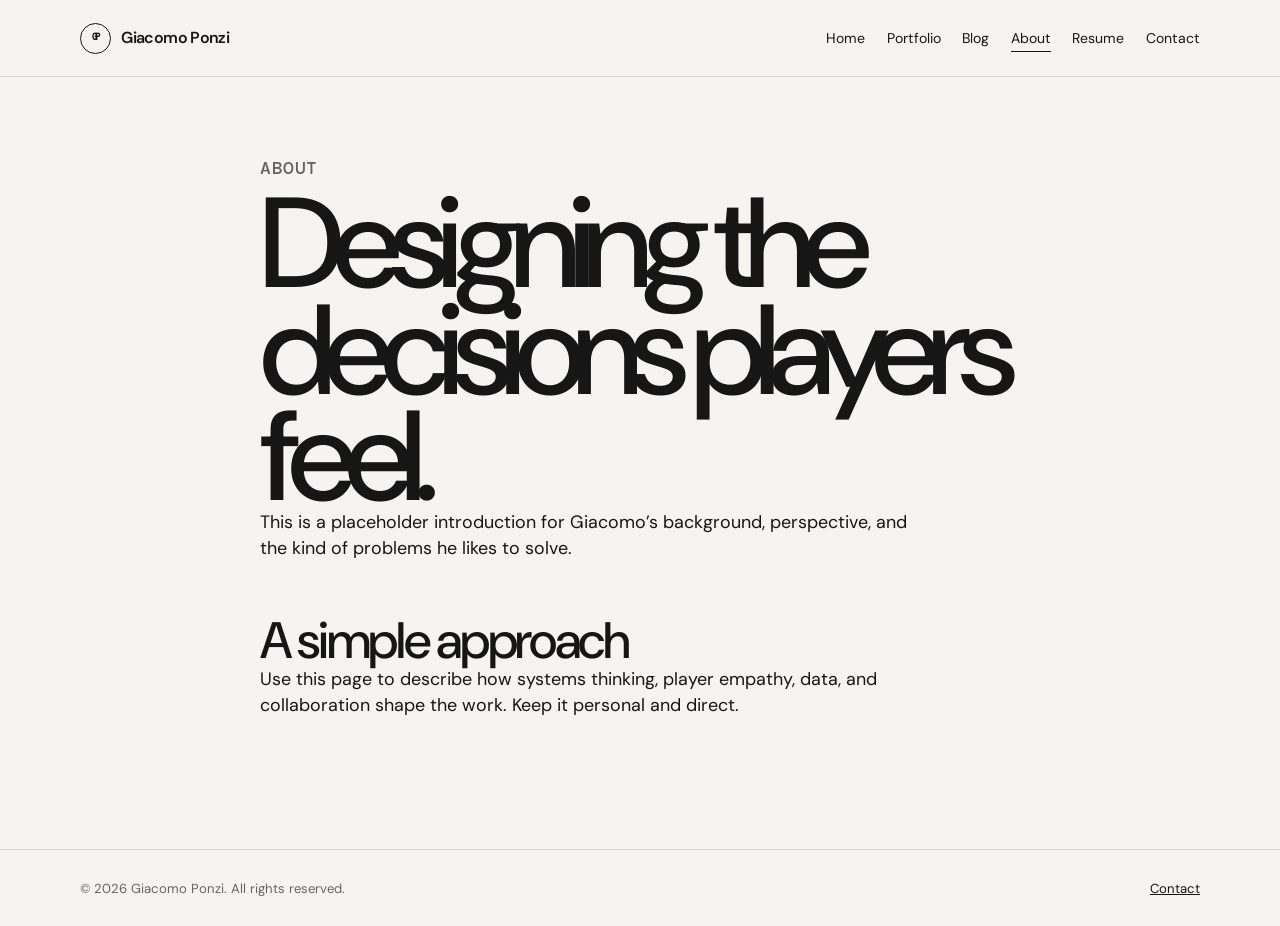
==== about/index.html @ 4c77e4d4 "Add initial About page HTML structure" ====
<!doctype html><html lang="en"><head><meta charset="utf-8"><meta name="viewport" content="width=device-width, initial-scale=1"><title>About — Giacomo Ponzi</title><link rel="stylesheet" href="../assets/styles.css"><script defer src="../assets/content.js"></script><script defer src="../assets/site.js"></script></head><body data-page="about"><a class="skip-link" href="#main-content">Skip to content</a><div id="site-header"></div><main id="main-content" class="page-shell content-page"><p class="eyebrow">About</p><h1>Designing the decisions players feel.</h1><p>This is a placeholder introduction for Giacomo’s background, perspective, and the kind of problems he likes to solve.</p><h2>A simple approach</h2><p>Use this page to describe how systems thinking, player empathy, data, and collaboration shape the work. Keep it personal and direct.</p></main><div id="site-footer"></div></body></html>
---- assets/styles.css ----
@import url('https://fonts.googleapis.com/css2?family=DM+Mono:wght@400;500&family=DM+Sans:opsz,wght@9..40,400;9..40,500;9..40,600&display=swap');

:root { --ink:#161616; --paper:#f5f4f1; --line:#d7d5cf; --muted:#66645e; --mint:#cce6d9; --orange:#f4c99d; --blue:#bdd6ed; --lilac:#d9cdf0; }
* { box-sizing:border-box; }
html { scroll-behavior:smooth; }
body { margin:0; background:var(--paper); color:var(--ink); font-family:"DM Sans", Arial, sans-serif; line-height:1.45; }
a { color:inherit; }
.skip-link { position:fixed; top:-5rem; left:1rem; background:var(--ink); color:#fff; padding:.6rem .8rem; z-index:4; }
.skip-link:focus { top:1rem; }
.page-shell { width:min(1120px, calc(100% - 3rem)); margin-inline:auto; }
.site-header { border-bottom:1px solid var(--line); }
.nav-wrap, .footer-wrap { min-height:76px; display:flex; align-items:center; justify-content:space-between; gap:1.5rem; }
.brand { display:flex; align-items:center; gap:.65rem; text-decoration:none; font-weight:600; letter-spacing:-.04em; }
.brand-mark { width:31px; height:31px; display:grid; place-items:center; border:1.5px solid var(--ink); border-radius:50%; font-family:"DM Mono", monospace; font-size:.58rem; letter-spacing:-.12em; }
nav ul { list-style:none; display:flex; gap:1.35rem; margin:0; padding:0; } nav a { position:relative; display:inline-block; padding-block:.25rem; text-decoration:none; font-size:.88rem; } nav a::after { content:""; position:absolute; right:0; bottom:0; left:0; height:1px; background:currentColor; transform:scaleX(0); transform-origin:left; transition:transform .18s ease; } nav a:hover::after, nav a:focus-visible::after, nav a[aria-current="page"]::after { transform:scaleX(1); }
.hero { min-height:530px; padding-block:6.8rem 5rem; display:grid; align-content:center; grid-template-columns:1.5fr .8fr; gap:3rem; }
.eyebrow { margin:0 0 .7rem; color:var(--muted); font:500 .68rem/1.3 "DM Mono", monospace; letter-spacing:.03em; text-transform:uppercase; }
h1,h2,h3,p { margin-top:0; } h1 { margin:0; font-size:clamp(4rem, 10vw, 8.5rem); font-weight:500; letter-spacing:-.09em; line-height:.83; } h2 { margin-bottom:0; font-size:clamp(2rem, 4vw, 3.35rem); letter-spacing:-.045em; font-weight:500; line-height:1.02; } h3 { font-size:clamp(1.65rem, 2.7vw, 2.4rem); letter-spacing:-.045em; line-height:1.04; font-weight:500; }
.hero-copy { align-self:end; max-width:360px; font-size:1.12rem; }.text-link { display:inline-flex; gap:.45rem; text-decoration:underline; text-underline-offset:.25rem; font-weight:500; }.text-link span { text-decoration:none; }
.section { padding-block:5rem; border-top:1px solid var(--line); }.section-heading { display:flex; justify-content:space-between; align-items:end; gap:1.5rem; margin-bottom:2.4rem; }
.card-grid { display:grid; grid-template-columns:repeat(2, minmax(0, 1fr)); gap:1.15rem; }.card-grid--featured { grid-template-columns:repeat(3, minmax(0, 1fr)); }
.content-card { aspect-ratio:1 / 1; position:relative; display:flex; flex-direction:column; justify-content:space-between; padding:1.25rem; text-decoration:none; border:1px solid var(--ink); transition:transform .2s ease, background-color .2s ease, color .2s ease; }.content-card:hover, .content-card:focus-visible { transform:translate(-3px,-3px); background:var(--ink); color:var(--paper); }.content-card--mint { background:var(--mint); }.content-card--orange { background:var(--orange); }.content-card--blue { background:var(--blue); }.content-card--lilac { background:var(--lilac); }.content-card__number { font:500 .72rem/1 "DM Mono",monospace; }.content-card__role { margin:0; max-width:31ch; font-size:.9rem; }.content-card__arrow { position:absolute; right:1.25rem; bottom:1.1rem; font-size:1.4rem; }
.feature-panel { display:flex; justify-content:space-between; gap:2rem; min-height:370px; padding:3.2rem; background:var(--ink); color:var(--paper); border:0; }.feature-panel .eyebrow { color:#b9b7b0; }.feature-panel__summary { max-width:600px; margin:1.6rem 0 2rem; font-size:1.18rem; }.feature-panel__index { margin:0; font:400 4rem/1 "DM Mono", monospace; color:#78766f; }.button-link { display:inline-flex; gap:.55rem; padding:.78rem 1rem; color:var(--ink); background:var(--paper); text-decoration:none; font-weight:500; }.simple-cta { padding-bottom:6.5rem; }.simple-cta h2 { max-width:600px; margin-bottom:1.8rem; }
.page-intro { padding-block:5.5rem 4rem; }.page-intro p { max-width:610px; margin:1.3rem 0 0; font-size:1.12rem; }.site-footer { border-top:1px solid var(--line); color:var(--muted); font-size:.82rem; }.site-footer p { margin:0; }.site-footer a { color:var(--ink); }
.detail { padding-block:5rem 7rem; }.detail__meta { display:grid; grid-template-columns:1fr 1fr; gap:1rem; margin:2.6rem 0; padding-block:1.5rem; border-block:1px solid var(--line); }.detail__meta p { margin:0; }.detail__body { max-width:700px; font-size:1.2rem; }.detail__placeholder { margin-top:3rem; padding:1.2rem; border:1px dashed var(--muted); font:400 .78rem/1.5 "DM Mono",monospace; color:var(--muted); }.back-link { font-size:.9rem; }
.content-page { padding-block:5rem 7rem; max-width:760px; }.content-page h2 { margin-top:3.3rem; }.content-page p { font-size:1.12rem; max-width:650px; }.resume-list { list-style:none; padding:0; margin:2.4rem 0; border-top:1px solid var(--line); }.resume-list li { padding:1.2rem 0; border-bottom:1px solid var(--line); }.resume-list strong { display:block; }
@media (max-width:800px) { .nav-wrap { align-items:flex-start; padding-block:1rem; }.brand { flex-shrink:0; } nav ul { flex-wrap:wrap; justify-content:flex-end; gap:.35rem .85rem; } .hero { min-height:490px; grid-template-columns:1fr; padding-block:5.3rem 4.2rem; } .card-grid--featured { grid-template-columns:repeat(2,minmax(0,1fr)); }.card-grid--featured .content-card:last-child { grid-column:span 2; aspect-ratio:2/1; }.feature-panel { min-height:0; }.detail { padding-top:3.8rem; } }
@media (max-width:540px) { .page-shell { width:min(100% - 2rem, 1120px); }.nav-wrap { display:block; padding-block:.9rem 1rem; }.brand { margin-bottom:.8rem; } nav ul { display:grid; grid-template-columns:repeat(3, max-content); justify-content:space-between; gap:.25rem; } nav a { min-height:2rem; display:flex; align-items:center; font-size:.84rem; }.hero { padding-top:4rem; }.section { padding-block:3.5rem; }.section-heading { display:block; }.section-heading .text-link { margin-top:1.2rem; }.card-grid,.card-grid--featured { grid-template-columns:1fr; }.card-grid--featured .content-card:last-child { grid-column:auto; aspect-ratio:1/1; }.feature-panel { padding:2rem; }.feature-panel__index { display:none; }.detail__meta { grid-template-columns:1fr; }.footer-wrap { min-height:90px; } }
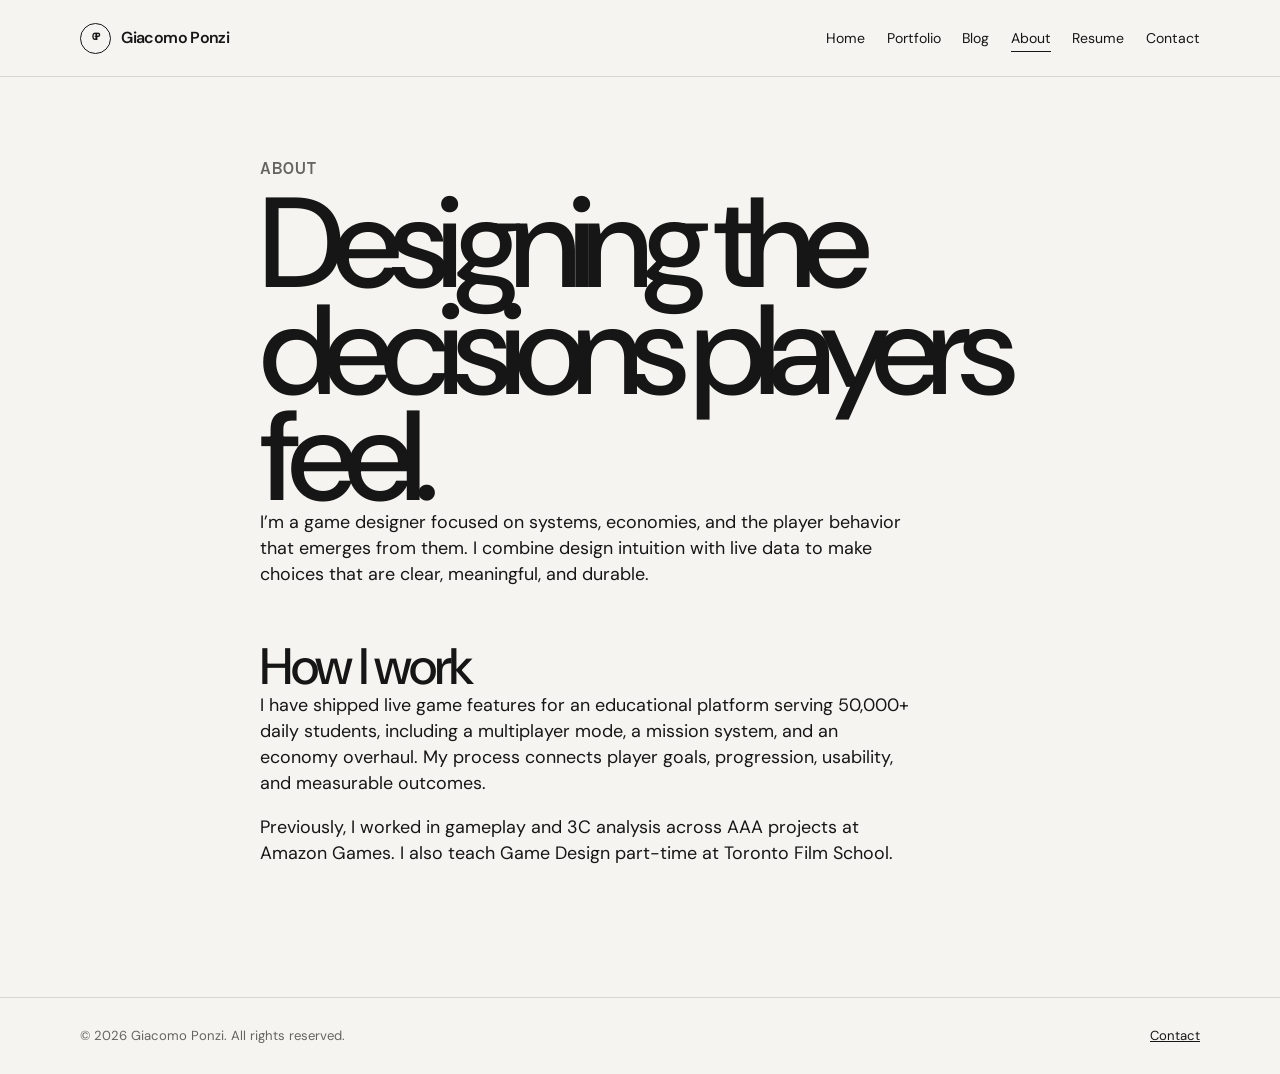
==== commit c0f15d4f: "Revise about page content for Giacomo Ponzi Updated the introduction and work description for Giacom" ====
--- a/about/index.html
+++ b/about/index.html
@@ -1 +1 @@
-<!doctype html><html lang="en"><head><meta charset="utf-8"><meta name="viewport" content="width=device-width, initial-scale=1"><title>About — Giacomo Ponzi</title><link rel="stylesheet" href="../assets/styles.css"><script defer src="../assets/content.js"></script><script defer src="../assets/site.js"></script></head><body data-page="about"><a class="skip-link" href="#main-content">Skip to content</a><div id="site-header"></div><main id="main-content" class="page-shell content-page"><p class="eyebrow">About</p><h1>Designing the decisions players feel.</h1><p>This is a placeholder introduction for Giacomo’s background, perspective, and the kind of problems he likes to solve.</p><h2>A simple approach</h2><p>Use this page to describe how systems thinking, player empathy, data, and collaboration shape the work. Keep it personal and direct.</p></main><div id="site-footer"></div></body></html>
+<!doctype html><html lang="en"><head><meta charset="utf-8"><meta name="viewport" content="width=device-width, initial-scale=1"><title>About — Giacomo Ponzi</title><link rel="stylesheet" href="../assets/styles.css"><script defer src="../assets/content.js"></script><script defer src="../assets/site.js"></script></head><body data-page="about"><a class="skip-link" href="#main-content">Skip to content</a><div id="site-header"></div><main id="main-content" class="page-shell content-page"><p class="eyebrow">About</p><h1>Designing the decisions players feel.</h1><p>I’m a game designer focused on systems, economies, and the player behavior that emerges from them. I combine design intuition with live data to make choices that are clear, meaningful, and durable.</p><h2>How I work</h2><p>I have shipped live game features for an educational platform serving 50,000+ daily students, including a multiplayer mode, a mission system, and an economy overhaul. My process connects player goals, progression, usability, and measurable outcomes.</p><p>Previously, I worked in gameplay and 3C analysis across AAA projects at Amazon Games. I also teach Game Design part-time at Toronto Film School.</p></main><div id="site-footer"></div></body></html>
--- a/assets/styles.css
+++ b/assets/styles.css
@@ -19,7 +19,7 @@
 .hero-copy { align-self:end; max-width:360px; font-size:1.12rem; }.text-link { display:inline-flex; gap:.45rem; text-decoration:underline; text-underline-offset:.25rem; font-weight:500; }.text-link span { text-decoration:none; }
 .section { padding-block:5rem; border-top:1px solid var(--line); }.section-heading { display:flex; justify-content:space-between; align-items:end; gap:1.5rem; margin-bottom:2.4rem; }
 .card-grid { display:grid; grid-template-columns:repeat(2, minmax(0, 1fr)); gap:1.15rem; }.card-grid--featured { grid-template-columns:repeat(3, minmax(0, 1fr)); }
-.content-card { aspect-ratio:1 / 1; position:relative; display:flex; flex-direction:column; justify-content:space-between; padding:1.25rem; text-decoration:none; border:1px solid var(--ink); transition:transform .2s ease, background-color .2s ease, color .2s ease; }.content-card:hover, .content-card:focus-visible { transform:translate(-3px,-3px); background:var(--ink); color:var(--paper); }.content-card--mint { background:var(--mint); }.content-card--orange { background:var(--orange); }.content-card--blue { background:var(--blue); }.content-card--lilac { background:var(--lilac); }.content-card__number { font:500 .72rem/1 "DM Mono",monospace; }.content-card__role { margin:0; max-width:31ch; font-size:.9rem; }.content-card__arrow { position:absolute; right:1.25rem; bottom:1.1rem; font-size:1.4rem; }
+.content-card { aspect-ratio:1 / 1; position:relative; isolation:isolate; overflow:hidden; display:flex; flex-direction:column; justify-content:space-between; padding:1.25rem; text-decoration:none; border:1px solid var(--ink); transition:transform .2s ease, background-color .2s ease, color .2s ease; }.content-card::before { content:""; position:absolute; inset:0; z-index:-2; background:var(--project-image, none) center/cover no-repeat; }.content-card::after { content:""; position:absolute; inset:0; z-index:-1; background:rgba(245,244,241,.88); transition:background .2s ease; }.content-card:hover, .content-card:focus-visible { transform:translate(-3px,-3px); color:var(--paper); }.content-card:hover::after, .content-card:focus-visible::after { background:rgba(22,22,22,.76); }.content-card--mint { background:var(--mint); }.content-card--orange { background:var(--orange); }.content-card--blue { background:var(--blue); }.content-card--lilac { background:var(--lilac); }.content-card__number { font:500 .72rem/1 "DM Mono",monospace; }.content-card__role { margin:0; max-width:31ch; font-size:.9rem; }.content-card__arrow { position:absolute; right:1.25rem; bottom:1.1rem; font-size:1.4rem; }
 .feature-panel { display:flex; justify-content:space-between; gap:2rem; min-height:370px; padding:3.2rem; background:var(--ink); color:var(--paper); border:0; }.feature-panel .eyebrow { color:#b9b7b0; }.feature-panel__summary { max-width:600px; margin:1.6rem 0 2rem; font-size:1.18rem; }.feature-panel__index { margin:0; font:400 4rem/1 "DM Mono", monospace; color:#78766f; }.button-link { display:inline-flex; gap:.55rem; padding:.78rem 1rem; color:var(--ink); background:var(--paper); text-decoration:none; font-weight:500; }.simple-cta { padding-bottom:6.5rem; }.simple-cta h2 { max-width:600px; margin-bottom:1.8rem; }
 .page-intro { padding-block:5.5rem 4rem; }.page-intro p { max-width:610px; margin:1.3rem 0 0; font-size:1.12rem; }.site-footer { border-top:1px solid var(--line); color:var(--muted); font-size:.82rem; }.site-footer p { margin:0; }.site-footer a { color:var(--ink); }
 .detail { padding-block:5rem 7rem; }.detail__meta { display:grid; grid-template-columns:1fr 1fr; gap:1rem; margin:2.6rem 0; padding-block:1.5rem; border-block:1px solid var(--line); }.detail__meta p { margin:0; }.detail__body { max-width:700px; font-size:1.2rem; }.detail__placeholder { margin-top:3rem; padding:1.2rem; border:1px dashed var(--muted); font:400 .78rem/1.5 "DM Mono",monospace; color:var(--muted); }.back-link { font-size:.9rem; }
